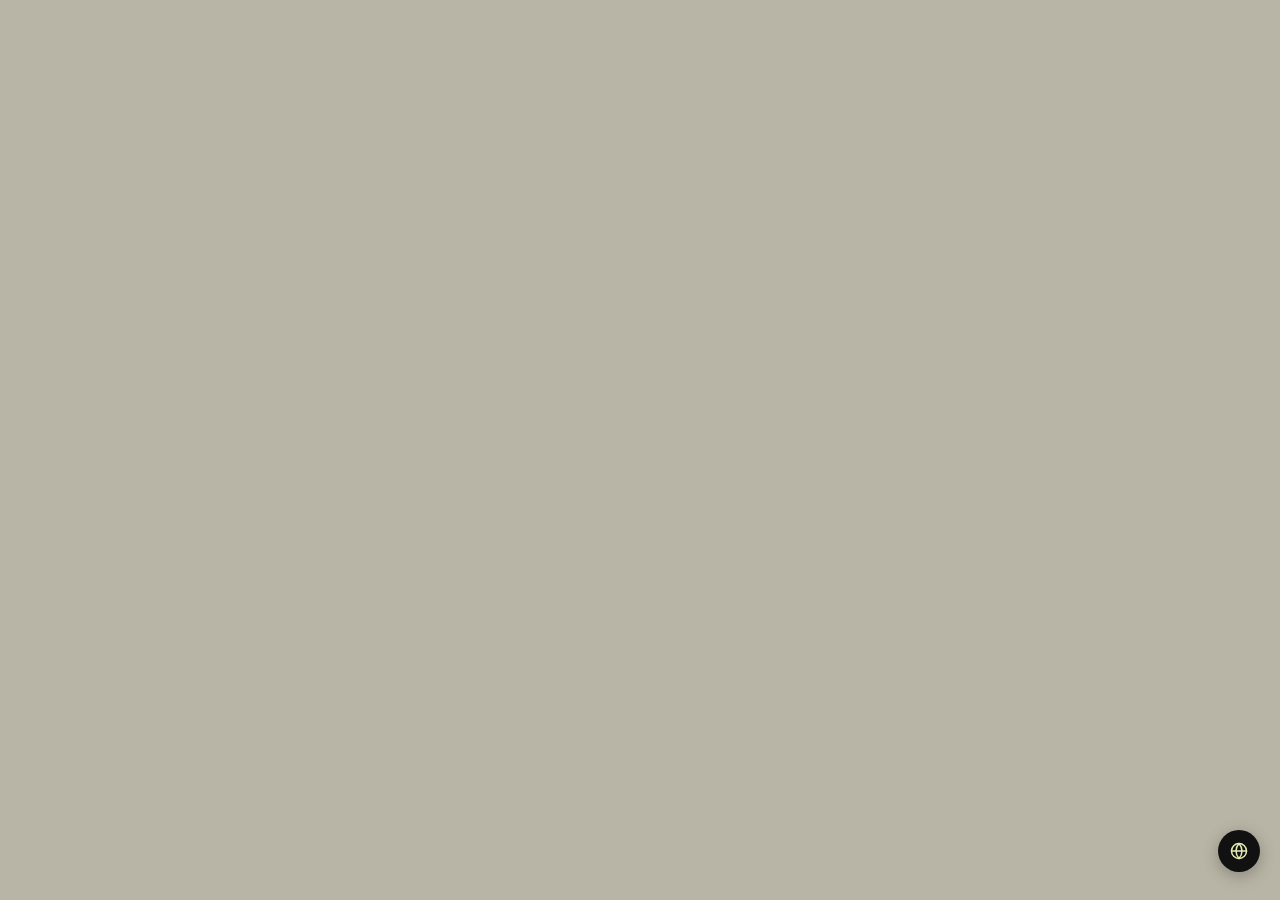
==== krga web-app/index.html @ d59cacb5 "fix: add null guards, aria-expanded, escape key, focus styles to index.html shell" ====
<!DOCTYPE html>
<html lang="en">
<head>
<meta charset="UTF-8">
<meta name="viewport" content="width=device-width, initial-scale=1, maximum-scale=1, user-scalable=no">
<meta name="theme-color" content="#111111">
<meta name="apple-mobile-web-app-capable" content="yes">
<meta name="apple-mobile-web-app-status-bar-style" content="black">
<title>krga — rent a battery</title>
<link href="https://fonts.googleapis.com/css2?family=Outfit:wght@400;500;600;700;800;900&display=swap" rel="stylesheet">
<script src="config.js"></script>
<script src="i18n.js"></script>
<style>
*{box-sizing:border-box;margin:0;padding:0;}
:root{
  --black:    #111111;
  --taupe:    #B8B5A6;
  --taupe-dk: #A5A296;
  --taupe-lt: #C8C5B8;
  --lime:     #E8EDB5;
  --muted:    #47453D;
  --white:    #ffffff;
  --radius:   20px;
  --radius-sm:12px;
}
html,body{
  font-family:'Outfit',sans-serif;
  background:var(--taupe);
  min-height:100vh;
  display:flex;
  justify-content:center;
  -webkit-font-smoothing:antialiased;
  overscroll-behavior:none;
}
.shell{
  width:100%;
  max-width:430px;
  min-height:100vh;
  background:var(--taupe);
  display:flex;
  flex-direction:column;
  position:relative;
  overflow-x:hidden;
}
.screen{display:none;flex-direction:column;min-height:100vh;animation:fadeUp .3s ease;}
.screen.active{display:flex;}
@keyframes fadeUp{from{opacity:0;transform:translateY(14px);}to{opacity:1;transform:translateY(0);}}

/* BUTTONS */
.btn{
  width:100%;height:58px;border-radius:16px;border:none;
  font-family:'Outfit',sans-serif;font-size:15px;font-weight:700;
  cursor:pointer;transition:opacity .15s,transform .1s;
  display:flex;align-items:center;justify-content:center;gap:8px;
  -webkit-tap-highlight-color:transparent;
}
.btn:active{transform:scale(.98);opacity:.85;}
.btn:focus-visible{outline:2px solid var(--lime);outline-offset:2px;}
.btn-black{background:var(--black);color:var(--lime);}
.btn-outline{
  background:transparent;color:var(--muted);
  border:1.5px solid var(--taupe-dk);height:50px;font-size:14px;font-weight:600;
}
.btn-ghost{
  background:transparent;border:none;
  color:var(--muted);font-size:13px;height:38px;
  font-family:'Outfit',sans-serif;cursor:pointer;
  -webkit-tap-highlight-color:transparent;
}

/* LANG GLOBE */
.lang-toggle{
  position:fixed;bottom:28px;right:20px;z-index:999;
  width:42px;height:42px;border-radius:50%;
  background:var(--black);border:none;
  display:flex;align-items:center;justify-content:center;
  cursor:pointer;box-shadow:0 4px 16px rgba(0,0,0,0.25);
  -webkit-tap-highlight-color:transparent;
  transition:transform .15s;
}
.lang-toggle:active{transform:scale(.93);}
.lang-toggle:focus-visible{outline:2px solid var(--lime);outline-offset:2px;}
.lang-popup{
  position:fixed;bottom:78px;right:20px;z-index:998;
  background:var(--black);border-radius:12px;
  padding:6px;display:none;flex-direction:column;gap:4px;
  box-shadow:0 8px 24px rgba(0,0,0,0.3);
}
.lang-popup.open{display:flex;}
.lang-opt{
  padding:9px 20px;border-radius:8px;font-size:13px;font-weight:700;
  color:rgba(255,255,255,0.55);background:transparent;border:none;
  font-family:'Outfit',sans-serif;cursor:pointer;text-align:left;
  transition:background .15s,color .15s;
}
.lang-opt.active{background:var(--lime);color:var(--black);}
.lang-opt:hover:not(.active){color:var(--white);}
</style>
</head>
<body>
<div class="shell">
  <!-- screens inserted in Tasks 4–7 -->
</div>

<!-- Language toggle -->
<button class="lang-toggle" id="langToggleBtn" onclick="toggleLangMenu()" aria-label="Change language" aria-expanded="false" aria-controls="langMenu">
  <svg width="18" height="18" viewBox="0 0 24 24" fill="none" stroke="#E8EDB5" stroke-width="2" stroke-linecap="round" stroke-linejoin="round">
    <circle cx="12" cy="12" r="10"/>
    <path d="M2 12h20M12 2a15.3 15.3 0 014 10 15.3 15.3 0 01-4 10 15.3 15.3 0 01-4-10 15.3 15.3 0 014-10z"/>
  </svg>
</button>
<div class="lang-popup" id="langMenu">
  <button class="lang-opt active" data-lang="en" onclick="setLang('en')">English</button>
  <button class="lang-opt" data-lang="es" onclick="setLang('es')">Español</button>
</div>

<script>
// ── i18n ──────────────────────────────────────────────
let currentLang = localStorage.getItem('krga_lang') || 'en';

function setLang(lang) {
  currentLang = lang;
  localStorage.setItem('krga_lang', lang);
  document.documentElement.lang = lang;

  const strings = KRGA_I18N[lang];
  if (!strings) {
    console.error(`[krga] Language '${lang}' not found in KRGA_I18N`);
    return;
  }
  document.querySelectorAll('[data-i18n]').forEach(el => {
    const key = el.dataset.i18n;
    if (strings[key] !== undefined) el.textContent = strings[key];
  });

  // update active state on lang buttons
  document.querySelectorAll('.lang-opt').forEach(btn => {
    btn.classList.toggle('active', btn.dataset.lang === lang);
  });

  closeLangMenu();
}

function toggleLangMenu() {
  const menu = document.getElementById('langMenu');
  const btn = document.getElementById('langToggleBtn');
  const isOpen = menu.classList.toggle('open');
  if (btn) btn.setAttribute('aria-expanded', isOpen ? 'true' : 'false');
}
function closeLangMenu() {
  document.getElementById('langMenu').classList.remove('open');
  const btn = document.getElementById('langToggleBtn');
  if (btn) btn.setAttribute('aria-expanded', 'false');
}

document.addEventListener('keydown', e => {
  if (e.key === 'Escape') closeLangMenu();
});

// close menu on outside tap
document.addEventListener('click', e => {
  if (!e.target.closest('.lang-toggle') && !e.target.closest('.lang-popup')) {
    closeLangMenu();
  }
});

// ── Screen navigation ─────────────────────────────────
function show(id) {
  document.querySelectorAll('.screen').forEach(s => s.classList.remove('active'));
  document.getElementById(id).classList.add('active');
  window.scrollTo(0, 0);
}

// ── Init ──────────────────────────────────────────────
document.addEventListener('DOMContentLoaded', () => {
  if (typeof KRGA_I18N === 'undefined') {
    console.error('[krga] i18n.js failed to load. Check script path.');
    return;
  }
  setLang(currentLang);
});
</script>
</body>
</html>
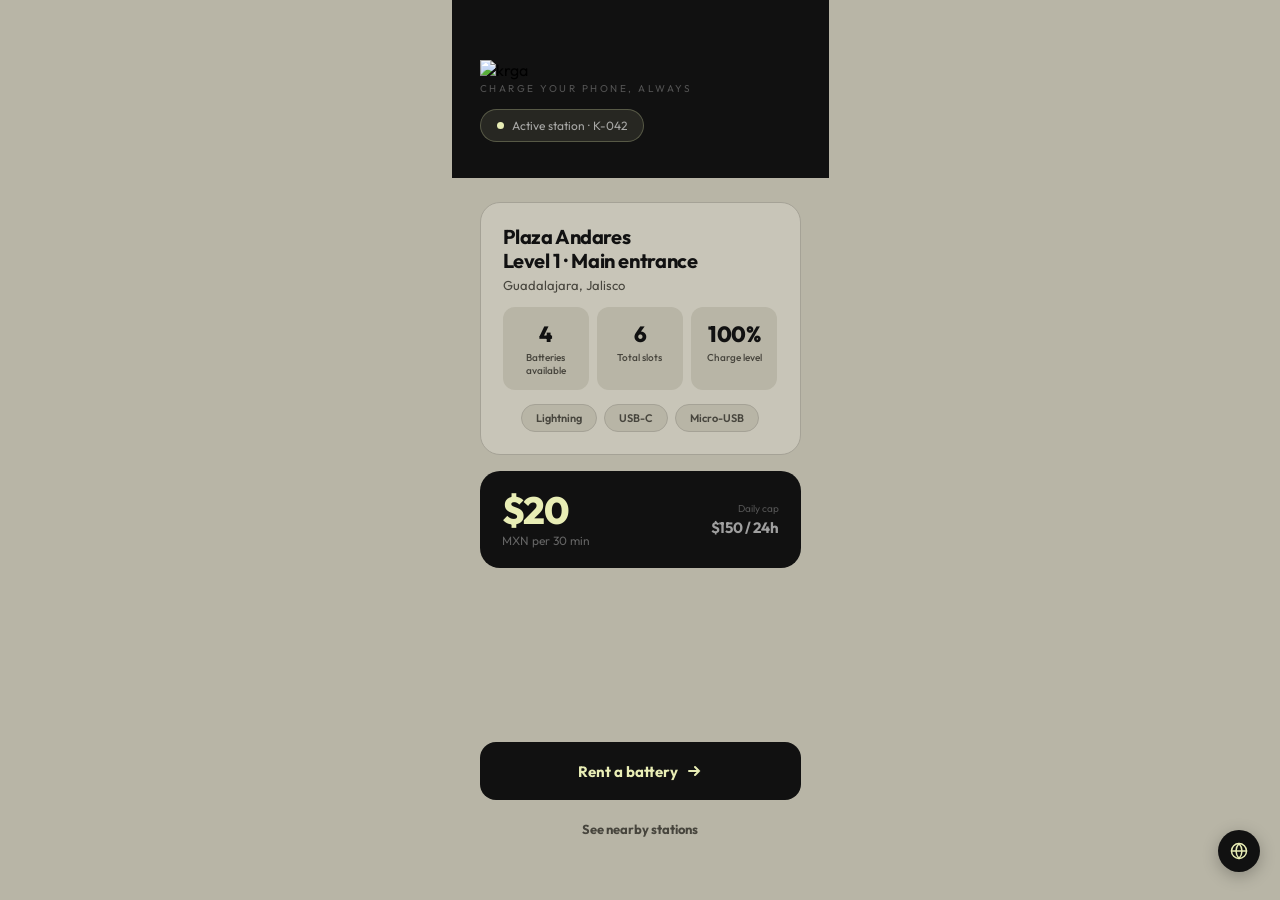
==== commit 05b43a06: "feat: add Screen 0 landing with logo, taupe/lime palette, i18n labels" ====
--- a/krga web-app/index.html
+++ b/krga web-app/index.html
@@ -95,11 +95,114 @@
 }
 .lang-opt.active{background:var(--lime);color:var(--black);}
 .lang-opt:hover:not(.active){color:var(--white);}
+
+/* ─── SCREEN 0: LANDING ─── */
+.s0-top{
+  background:var(--black);
+  padding:60px 28px 36px;
+  display:flex;flex-direction:column;gap:14px;
+}
+.logo-img{height:32px;object-fit:contain;}
+.logo-tag{font-size:10px;font-weight:400;color:rgba(255,255,255,0.28);letter-spacing:2.5px;text-transform:uppercase;margin-top:2px;}
+.station-chip{
+  display:inline-flex;align-items:center;gap:8px;
+  background:rgba(232,237,181,0.10);border:1px solid rgba(232,237,181,0.25);
+  border-radius:40px;padding:8px 16px;width:fit-content;
+}
+.chip-dot{width:7px;height:7px;border-radius:50%;background:var(--lime);flex-shrink:0;}
+.chip-text{font-size:12px;color:rgba(255,255,255,0.60);font-weight:400;}
+
+.s0-body{flex:1;padding:24px 28px 0;display:flex;flex-direction:column;gap:16px;}
+.station-hero{
+  background:var(--taupe-lt);border-radius:var(--radius);
+  padding:22px;display:flex;flex-direction:column;gap:14px;
+  border:1px solid var(--taupe-dk);
+}
+.sh-name{font-size:20px;font-weight:700;color:var(--black);line-height:1.2;letter-spacing:-0.4px;}
+.sh-addr{font-size:13px;color:var(--muted);margin-top:4px;}
+.sh-row{display:flex;gap:8px;}
+.sh-stat{flex:1;background:var(--taupe);border-radius:var(--radius-sm);padding:13px;text-align:center;}
+.sh-stat-n{font-size:22px;font-weight:800;color:var(--black);letter-spacing:-0.5px;}
+.sh-stat-l{font-size:10px;color:var(--muted);margin-top:3px;font-weight:500;}
+.cables{display:flex;gap:7px;justify-content:center;}
+.cable{
+  background:var(--taupe);border:1px solid var(--taupe-dk);
+  border-radius:20px;padding:6px 14px;font-size:11px;color:var(--muted);font-weight:600;
+}
+.price-strip{
+  background:var(--black);border-radius:var(--radius);
+  padding:20px 22px;display:flex;align-items:center;justify-content:space-between;
+}
+.ps-amount{font-size:38px;font-weight:800;color:var(--lime);letter-spacing:-1.5px;line-height:1;}
+.ps-unit{font-size:12px;color:rgba(255,255,255,0.35);margin-top:4px;font-weight:400;}
+.ps-right{text-align:right;}
+.ps-cap{font-size:10px;color:rgba(255,255,255,0.28);font-weight:400;}
+.ps-cap-val{font-size:15px;color:rgba(255,255,255,0.6);font-weight:700;margin-top:3px;letter-spacing:-0.3px;}
+.s0-foot{padding:20px 28px 52px;display:flex;flex-direction:column;gap:10px;}
 </style>
 </head>
 <body>
 <div class="shell">
-  <!-- screens inserted in Tasks 4–7 -->
+  <!-- ══ SCREEN 0 — Landing ══ -->
+  <div class="screen active" id="s0">
+    <div class="s0-top">
+      <div>
+        <img class="logo-img" src="assets/logo-color.png" alt="krga">
+        <div class="logo-tag" data-i18n="tagline">charge your phone, always</div>
+      </div>
+      <div class="station-chip">
+        <div class="chip-dot"></div>
+        <span class="chip-text"><span data-i18n="stationActive">Active station</span> · K-042</span>
+      </div>
+    </div>
+
+    <div class="s0-body">
+      <div class="station-hero">
+        <div>
+          <div class="sh-name">Plaza Andares<br>Level 1 · Main entrance</div>
+          <div class="sh-addr">Guadalajara, Jalisco</div>
+        </div>
+        <div class="sh-row">
+          <div class="sh-stat">
+            <div class="sh-stat-n">4</div>
+            <div class="sh-stat-l" data-i18n="batteriesAvailable">Batteries available</div>
+          </div>
+          <div class="sh-stat">
+            <div class="sh-stat-n">6</div>
+            <div class="sh-stat-l" data-i18n="totalSlots">Total slots</div>
+          </div>
+          <div class="sh-stat">
+            <div class="sh-stat-n">100%</div>
+            <div class="sh-stat-l" data-i18n="chargeLevel">Charge level</div>
+          </div>
+        </div>
+        <div class="cables">
+          <div class="cable">Lightning</div>
+          <div class="cable">USB-C</div>
+          <div class="cable">Micro-USB</div>
+        </div>
+      </div>
+
+      <div class="price-strip">
+        <div>
+          <div class="ps-amount">$20</div>
+          <div class="ps-unit" data-i18n="perBlock">MXN per 30 min</div>
+        </div>
+        <div class="ps-right">
+          <div class="ps-cap" data-i18n="dailyCap">Daily cap</div>
+          <div class="ps-cap-val">$150 / 24h</div>
+        </div>
+      </div>
+    </div>
+
+    <div class="s0-foot">
+      <button class="btn btn-black" onclick="show('s1')">
+        <span data-i18n="rentBattery">Rent a battery</span>
+        <svg width="16" height="16" viewBox="0 0 16 16" fill="none" stroke="currentColor" stroke-width="2" stroke-linecap="round"><path d="M3 8h10M9 4l4 4-4 4"/></svg>
+      </button>
+      <button class="btn btn-ghost" data-i18n="nearbyStations">See nearby stations</button>
+    </div>
+  </div>
 </div>
 
 <!-- Language toggle -->
@@ -144,11 +247,13 @@
 function toggleLangMenu() {
   const menu = document.getElementById('langMenu');
   const btn = document.getElementById('langToggleBtn');
+  if (!menu) return;
   const isOpen = menu.classList.toggle('open');
   if (btn) btn.setAttribute('aria-expanded', isOpen ? 'true' : 'false');
 }
 function closeLangMenu() {
-  document.getElementById('langMenu').classList.remove('open');
+  const menu = document.getElementById('langMenu');
+  if (menu) menu.classList.remove('open');
   const btn = document.getElementById('langToggleBtn');
   if (btn) btn.setAttribute('aria-expanded', 'false');
 }
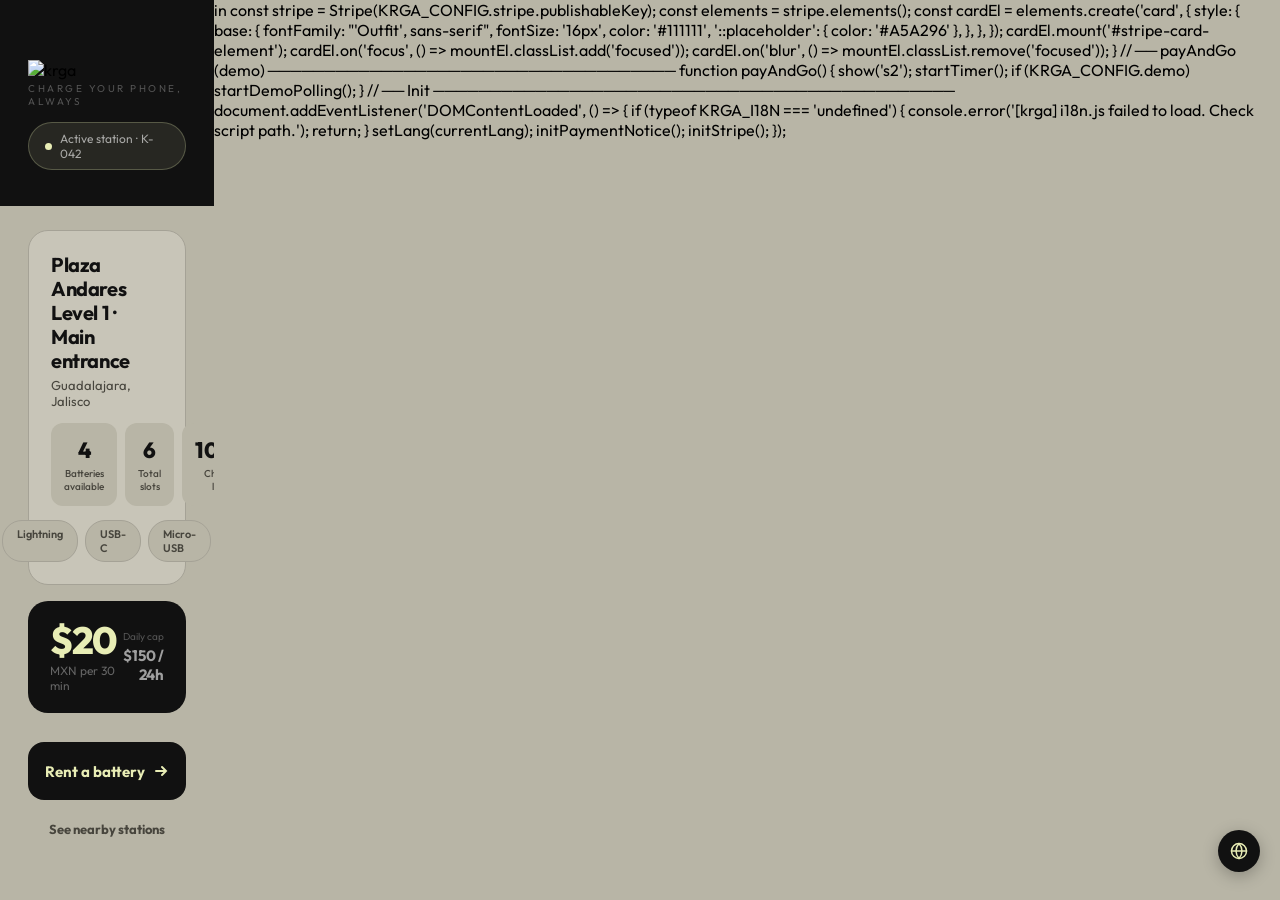
==== commit 481e0590: "feat: add Screen 1 payment with phone/email fields, Stripe mount, demo mode" ====
--- a/krga web-app/index.html
+++ b/krga web-app/index.html
@@ -139,6 +139,59 @@
 .ps-cap{font-size:10px;color:rgba(255,255,255,0.28);font-weight:400;}
 .ps-cap-val{font-size:15px;color:rgba(255,255,255,0.6);font-weight:700;margin-top:3px;letter-spacing:-0.3px;}
 .s0-foot{padding:20px 28px 52px;display:flex;flex-direction:column;gap:10px;}
+
+/* ─── SCREEN 1: PAYMENT ─── */
+.s1-top{
+  background:var(--black);padding:60px 28px 28px;
+  display:flex;align-items:center;gap:14px;
+}
+.back-btn{
+  width:40px;height:40px;border-radius:50%;
+  border:1px solid rgba(255,255,255,0.13);background:transparent;
+  display:flex;align-items:center;justify-content:center;
+  cursor:pointer;flex-shrink:0;-webkit-tap-highlight-color:transparent;
+}
+.s1-lbl{font-size:10px;color:rgba(255,255,255,0.28);text-transform:uppercase;letter-spacing:1.5px;}
+.s1-title{font-size:20px;font-weight:700;color:var(--taupe);letter-spacing:-0.4px;margin-top:3px;}
+.s1-body{flex:1;padding:24px 28px 0;display:flex;flex-direction:column;gap:18px;overflow-y:auto;}
+.field-label{font-size:10px;font-weight:700;color:var(--muted);text-transform:uppercase;letter-spacing:1.3px;margin-bottom:7px;}
+.field-input{
+  background:var(--taupe-lt);border:1.5px solid var(--taupe-dk);
+  border-radius:var(--radius-sm);padding:16px;
+  font-family:'Outfit',sans-serif;font-size:16px;color:var(--black);
+  outline:none;transition:border-color .2s;width:100%;
+}
+.field-input:focus{border-color:var(--black);}
+.field-input::placeholder{color:var(--taupe-dk);}
+.pay-section{display:flex;flex-direction:column;gap:10px;}
+.pay-native-row{display:flex;gap:10px;}
+.pay-native{
+  flex:1;height:56px;border-radius:var(--radius-sm);
+  border:1.5px solid var(--taupe-dk);background:var(--taupe-lt);
+  display:flex;align-items:center;justify-content:center;gap:8px;
+  cursor:pointer;font-family:'Outfit',sans-serif;font-size:14px;font-weight:700;
+  transition:opacity .15s;-webkit-tap-highlight-color:transparent;
+  color:var(--black);
+}
+.pay-native.apple{background:var(--black);color:var(--lime);border-color:var(--black);}
+.pay-native:active{opacity:.75;}
+.or-div{
+  display:flex;align-items:center;gap:12px;
+  font-size:12px;color:var(--muted);font-weight:600;
+}
+.or-div::before,.or-div::after{content:'';flex:1;height:1px;background:var(--taupe-dk);}
+#stripe-card-element{
+  background:var(--taupe-lt);border:1.5px solid var(--taupe-dk);
+  border-radius:var(--radius-sm);padding:16px;
+  transition:border-color .2s;
+}
+#stripe-card-element.focused{border-color:var(--black);}
+.preauth{
+  background:var(--taupe-lt);border-radius:var(--radius-sm);
+  padding:14px 16px;font-size:12px;color:var(--muted);line-height:1.7;
+  border:1px solid var(--taupe-dk);text-align:center;
+}
+.s1-foot{padding:16px 28px 52px;}
 </style>
 </head>
 <body>
@@ -203,6 +256,64 @@
       <button class="btn btn-ghost" data-i18n="nearbyStations">See nearby stations</button>
     </div>
   </div>
+
+  <!-- ══ SCREEN 1 — Payment ══ -->
+  <div class="screen" id="s1">
+    <div class="s1-top">
+      <button class="back-btn" onclick="show('s0')">
+        <svg width="16" height="16" viewBox="0 0 16 16" fill="none" stroke="rgba(255,255,255,0.6)" stroke-width="2" stroke-linecap="round"><path d="M10 3L5 8l5 5"/></svg>
+      </button>
+      <div>
+        <div class="s1-lbl" data-i18n="confirmRent">Confirm your rental</div>
+        <div class="s1-title" data-i18n="paymentMethod">Payment method</div>
+      </div>
+    </div>
+
+    <div class="s1-body">
+      <div>
+        <div class="field-label" data-i18n="yourPhone">Your phone number</div>
+        <input class="field-input" type="tel" inputmode="tel" autocomplete="tel" placeholder="+52 33 1234 5678">
+      </div>
+      <div>
+        <div class="field-label" data-i18n="yourEmail">Your email</div>
+        <input class="field-input" id="emailInput" type="email" inputmode="email" autocomplete="email" placeholder="name@email.com">
+      </div>
+
+      <div class="pay-section">
+        <div class="field-label" data-i18n="quickPay">Quick pay</div>
+        <div class="pay-native-row">
+          <button class="pay-native apple" onclick="payAndGo()">
+            <svg width="17" height="17" viewBox="0 0 24 24" fill="currentColor">
+              <path d="M17.05 20.28c-.98.95-2.05.8-3.08.35-1.09-.46-2.09-.48-3.24 0-1.44.62-2.2.44-3.06-.35C2.79 15.25 3.51 7.7 9.05 7.4c1.35.07 2.29.74 3.08.8 1.18-.24 2.31-.93 3.57-.84 1.51.12 2.65.72 3.4 1.8-3.12 1.87-2.38 5.98.48 7.13-.57 1.39-1.32 2.76-2.53 3.99zM12.03 7.25c-.15-2.23 1.66-4.07 3.74-4.25.29 2.58-2.34 4.5-3.74 4.25z"/>
+            </svg>
+            Apple Pay
+          </button>
+          <button class="pay-native" onclick="payAndGo()">
+            <svg width="17" height="17" viewBox="0 0 24 24">
+              <path fill="#4285F4" d="M22.56 12.25c0-.78-.07-1.53-.2-2.25H12v4.26h5.92c-.26 1.37-1.04 2.53-2.21 3.31v2.77h3.57c2.08-1.92 3.28-4.74 3.28-8.09z"/>
+              <path fill="#34A853" d="M12 23c2.97 0 5.46-.98 7.28-2.66l-3.57-2.77c-.98.66-2.23 1.06-3.71 1.06-2.86 0-5.29-1.93-6.16-4.53H2.18v2.84C3.99 20.53 7.7 23 12 23z"/>
+              <path fill="#FBBC05" d="M5.84 14.09c-.22-.66-.35-1.36-.35-2.09s.13-1.43.35-2.09V7.07H2.18C1.43 8.55 1 10.22 1 12s.43 3.45 1.18 4.93l3.66-2.84z"/>
+              <path fill="#EA4335" d="M12 5.38c1.62 0 3.06.56 4.21 1.64l3.15-3.15C17.45 2.09 14.97 1 12 1 7.7 1 3.99 3.47 2.18 7.07l3.66 2.84c.87-2.6 3.3-4.53 6.16-4.53z"/>
+            </svg>
+            Google Pay
+          </button>
+        </div>
+      </div>
+
+      <div class="or-div"><span data-i18n="orCard">or pay with card</span></div>
+
+      <!-- Stripe Elements mounts here. In demo mode this is replaced by a placeholder. -->
+      <div id="stripe-card-element"></div>
+
+      <div class="preauth" id="paymentNotice"></div>
+    </div>
+
+    <div class="s1-foot">
+      <button class="btn btn-black" onclick="payAndGo()">
+        <span data-i18n="confirmUnlock">Confirm and unlock battery</span>
+      </button>
+    </div>
+  </div>
 </div>
 
 <!-- Language toggle -->
@@ -276,6 +387,51 @@
   window.scrollTo(0, 0);
 }
 
+// ── Payment notice (from config) ──────────────────────
+function initPaymentNotice() {
+  const el = document.getElementById('paymentNotice');
+  if (el) el.innerHTML = KRGA_CONFIG.ui.paymentNotice;
+}
+
+// ── Stripe / demo card element ─────────────────────────
+function initStripe() {
+  const mountEl = document.getElementById('stripe-card-element');
+  if (!mountEl) return;
+
+  if (KRGA_CONFIG.demo) {
+    mountEl.innerHTML = `
+      <div style="font-size:13px;color:var(--muted);text-align:center;padding:4px 0;font-weight:600;">
+        💳 Stripe card form loads here (demo mode)
+      </div>`;
+    return;
+  }
+
+  // Production: initialize Stripe Elements
+  // Requires: <script src="https://js.stripe.com/v3/"></script> in <head>
+  const stripe = Stripe(KRGA_CONFIG.stripe.publishableKey);
+  const elements = stripe.elements();
+  const cardEl = elements.create('card', {
+    style: {
+      base: {
+        fontFamily: "'Outfit', sans-serif",
+        fontSize: '16px',
+        color: '#111111',
+        '::placeholder': { color: '#A5A296' },
+      },
+    },
+  });
+  cardEl.mount('#stripe-card-element');
+  cardEl.on('focus', () => mountEl.classList.add('focused'));
+  cardEl.on('blur', () => mountEl.classList.remove('focused'));
+}
+
+// ── payAndGo (demo) ────────────────────────────────────
+function payAndGo() {
+  show('s2');
+  startTimer();
+  if (KRGA_CONFIG.demo) startDemoPolling();
+}
+
 // ── Init ──────────────────────────────────────────────
 document.addEventListener('DOMContentLoaded', () => {
   if (typeof KRGA_I18N === 'undefined') {
@@ -283,6 +439,8 @@
     return;
   }
   setLang(currentLang);
+  initPaymentNotice();
+  initStripe();
 });
 </script>
 </body>
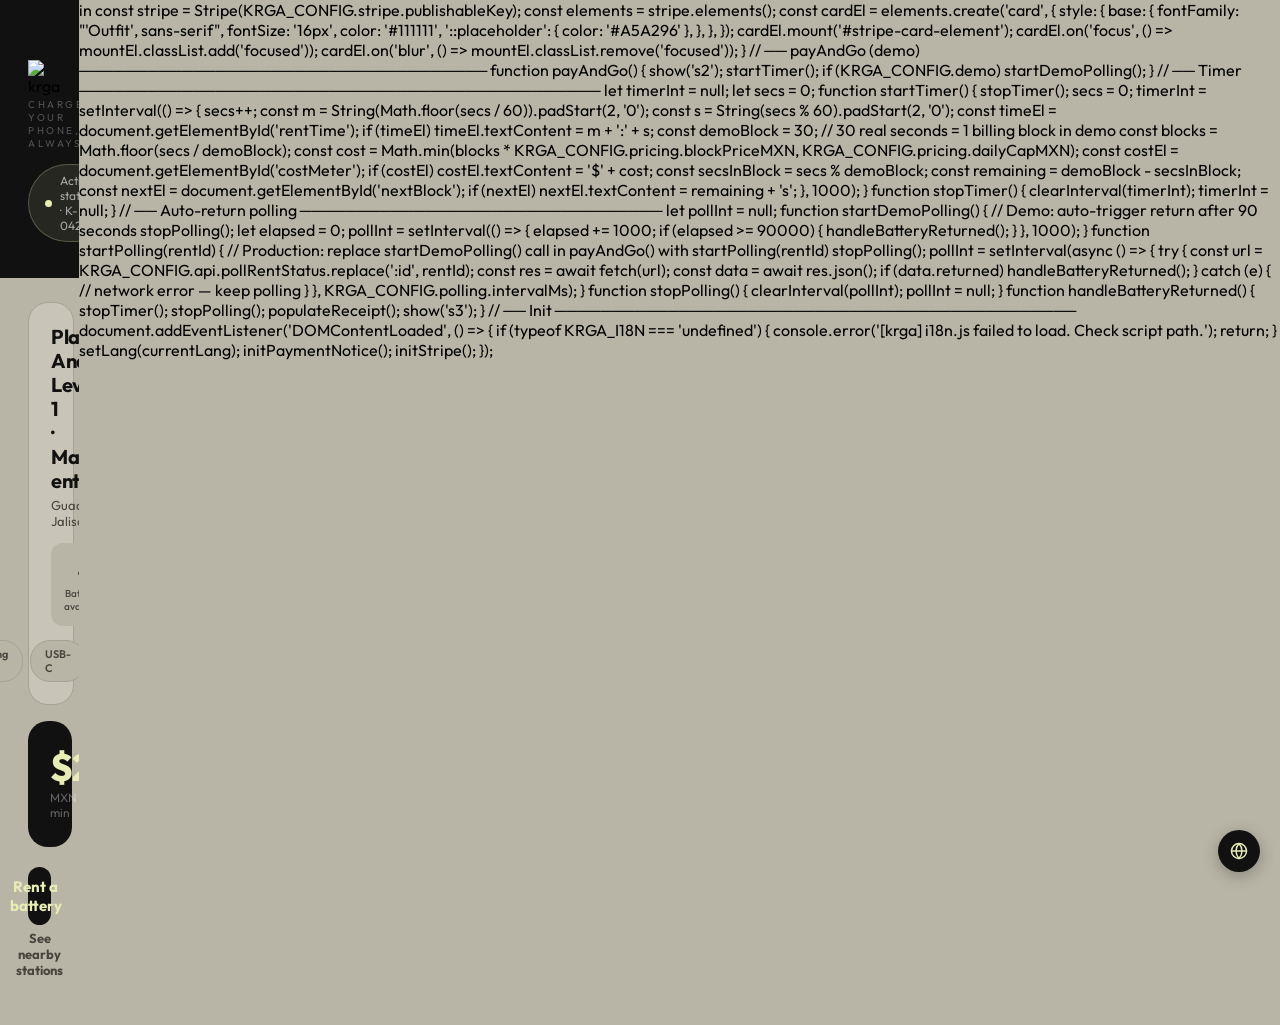
==== commit 10f39e96: "feat: add Screen 2 active rental with timer and auto-return polling Implements active rental screen " ====
--- a/krga web-app/index.html
+++ b/krga web-app/index.html
@@ -10,6 +10,7 @@
 <link href="https://fonts.googleapis.com/css2?family=Outfit:wght@400;500;600;700;800;900&display=swap" rel="stylesheet">
 <script src="config.js"></script>
 <script src="i18n.js"></script>
+<script src="https://js.stripe.com/v3/"></script>
 <style>
 *{box-sizing:border-box;margin:0;padding:0;}
 :root{
@@ -191,7 +192,38 @@
   padding:14px 16px;font-size:12px;color:var(--muted);line-height:1.7;
   border:1px solid var(--taupe-dk);text-align:center;
 }
+.preauth strong{color:var(--black);}
 .s1-foot{padding:16px 28px 52px;}
+
+/* ─── SCREEN 2: ACTIVE RENTAL ─── */
+.s2-top{
+  background:var(--black);padding:60px 28px 30px;
+  display:flex;flex-direction:column;gap:5px;
+}
+.s2-lbl{font-size:10px;color:rgba(255,255,255,0.28);text-transform:uppercase;letter-spacing:1.5px;}
+.s2-title{font-size:26px;font-weight:800;color:var(--taupe);letter-spacing:-0.5px;}
+.s2-body{flex:1;padding:22px 28px 0;display:flex;flex-direction:column;gap:14px;}
+.active-card{
+  background:var(--black);border-radius:var(--radius);
+  padding:22px;display:flex;flex-direction:column;gap:18px;
+}
+.ac-header{display:flex;align-items:center;justify-content:space-between;}
+.ac-badge{
+  background:rgba(232,237,181,0.12);border:1px solid rgba(232,237,181,0.30);
+  border-radius:20px;padding:5px 13px;font-size:11px;color:var(--lime);font-weight:700;
+}
+.ac-time{font-size:14px;color:rgba(255,255,255,0.26);font-weight:400;font-variant-numeric:tabular-nums;letter-spacing:0.5px;}
+.meters{display:flex;gap:8px;}
+.meter{flex:1;background:rgba(255,255,255,0.05);border-radius:10px;padding:13px;text-align:center;}
+.meter-val{font-size:20px;font-weight:800;color:var(--lime);font-variant-numeric:tabular-nums;letter-spacing:-0.5px;}
+.meter-lbl{font-size:10px;color:rgba(255,255,255,0.26);margin-top:3px;font-weight:400;}
+.return-info{
+  background:var(--taupe-lt);border-radius:var(--radius);
+  border:1px solid var(--taupe-dk);padding:18px 20px;
+}
+.ri-title{font-size:13px;font-weight:700;color:var(--black);margin-bottom:8px;}
+.ri-body{font-size:13px;color:var(--muted);line-height:1.65;}
+.s2-foot{padding:16px 28px 52px;}
 </style>
 </head>
 <body>
@@ -314,6 +346,46 @@
       </button>
     </div>
   </div>
+
+  <!-- ══ SCREEN 2 — Active Rental ══ -->
+  <div class="screen" id="s2">
+    <div class="s2-top">
+      <div class="s2-lbl" data-i18n="activeRental">Active rental</div>
+      <div class="s2-title" data-i18n="pickUpBattery">Pick up your battery!</div>
+    </div>
+
+    <div class="s2-body">
+      <div class="active-card">
+        <div class="ac-header">
+          <div class="ac-badge" data-i18n="unlocked">Unlocked</div>
+          <div class="ac-time" id="rentTime">00:00</div>
+        </div>
+        <div class="meters">
+          <div class="meter">
+            <div class="meter-val" id="costMeter">$0</div>
+            <div class="meter-lbl" data-i18n="currentCost">Current cost</div>
+          </div>
+          <div class="meter">
+            <div class="meter-val">$150</div>
+            <div class="meter-lbl" data-i18n="dailyCapLabel">Daily cap</div>
+          </div>
+          <div class="meter">
+            <div class="meter-val" id="nextBlock">30m</div>
+            <div class="meter-lbl" data-i18n="nextCharge">Next charge</div>
+          </div>
+        </div>
+      </div>
+
+      <div class="return-info">
+        <div class="ri-title" data-i18n="returnTitle">How to return the battery?</div>
+        <div class="ri-body" data-i18n="returnBody">Go to any active KRGA station, scan the QR and insert the battery into any free slot. Charge stops instantly.</div>
+      </div>
+    </div>
+
+    <div class="s2-foot">
+      <!-- No return button — auto-detected by backend polling -->
+    </div>
+  </div>
 </div>
 
 <!-- Language toggle -->
@@ -432,6 +504,80 @@
   if (KRGA_CONFIG.demo) startDemoPolling();
 }
 
+// ── Timer ──────────────────────────────────────────────
+let timerInt = null;
+let secs = 0;
+
+function startTimer() {
+  stopTimer();
+  secs = 0;
+  timerInt = setInterval(() => {
+    secs++;
+    const m = String(Math.floor(secs / 60)).padStart(2, '0');
+    const s = String(secs % 60).padStart(2, '0');
+    const timeEl = document.getElementById('rentTime');
+    if (timeEl) timeEl.textContent = m + ':' + s;
+
+    const demoBlock = 30; // 30 real seconds = 1 billing block in demo
+    const blocks = Math.floor(secs / demoBlock);
+    const cost = Math.min(blocks * KRGA_CONFIG.pricing.blockPriceMXN, KRGA_CONFIG.pricing.dailyCapMXN);
+    const costEl = document.getElementById('costMeter');
+    if (costEl) costEl.textContent = '$' + cost;
+
+    const secsInBlock = secs % demoBlock;
+    const remaining = demoBlock - secsInBlock;
+    const nextEl = document.getElementById('nextBlock');
+    if (nextEl) nextEl.textContent = remaining + 's';
+  }, 1000);
+}
+
+function stopTimer() {
+  clearInterval(timerInt);
+  timerInt = null;
+}
+
+// ── Auto-return polling ────────────────────────────────
+let pollInt = null;
+
+function startDemoPolling() {
+  // Demo: auto-trigger return after 90 seconds
+  stopPolling();
+  let elapsed = 0;
+  pollInt = setInterval(() => {
+    elapsed += 1000;
+    if (elapsed >= 90000) {
+      handleBatteryReturned();
+    }
+  }, 1000);
+}
+
+function startPolling(rentId) {
+  // Production: replace startDemoPolling() call in payAndGo() with startPolling(rentId)
+  stopPolling();
+  pollInt = setInterval(async () => {
+    try {
+      const url = KRGA_CONFIG.api.pollRentStatus.replace(':id', rentId);
+      const res = await fetch(url);
+      const data = await res.json();
+      if (data.returned) handleBatteryReturned();
+    } catch (e) {
+      // network error — keep polling
+    }
+  }, KRGA_CONFIG.polling.intervalMs);
+}
+
+function stopPolling() {
+  clearInterval(pollInt);
+  pollInt = null;
+}
+
+function handleBatteryReturned() {
+  stopTimer();
+  stopPolling();
+  populateReceipt();
+  show('s3');
+}
+
 // ── Init ──────────────────────────────────────────────
 document.addEventListener('DOMContentLoaded', () => {
   if (typeof KRGA_I18N === 'undefined') {
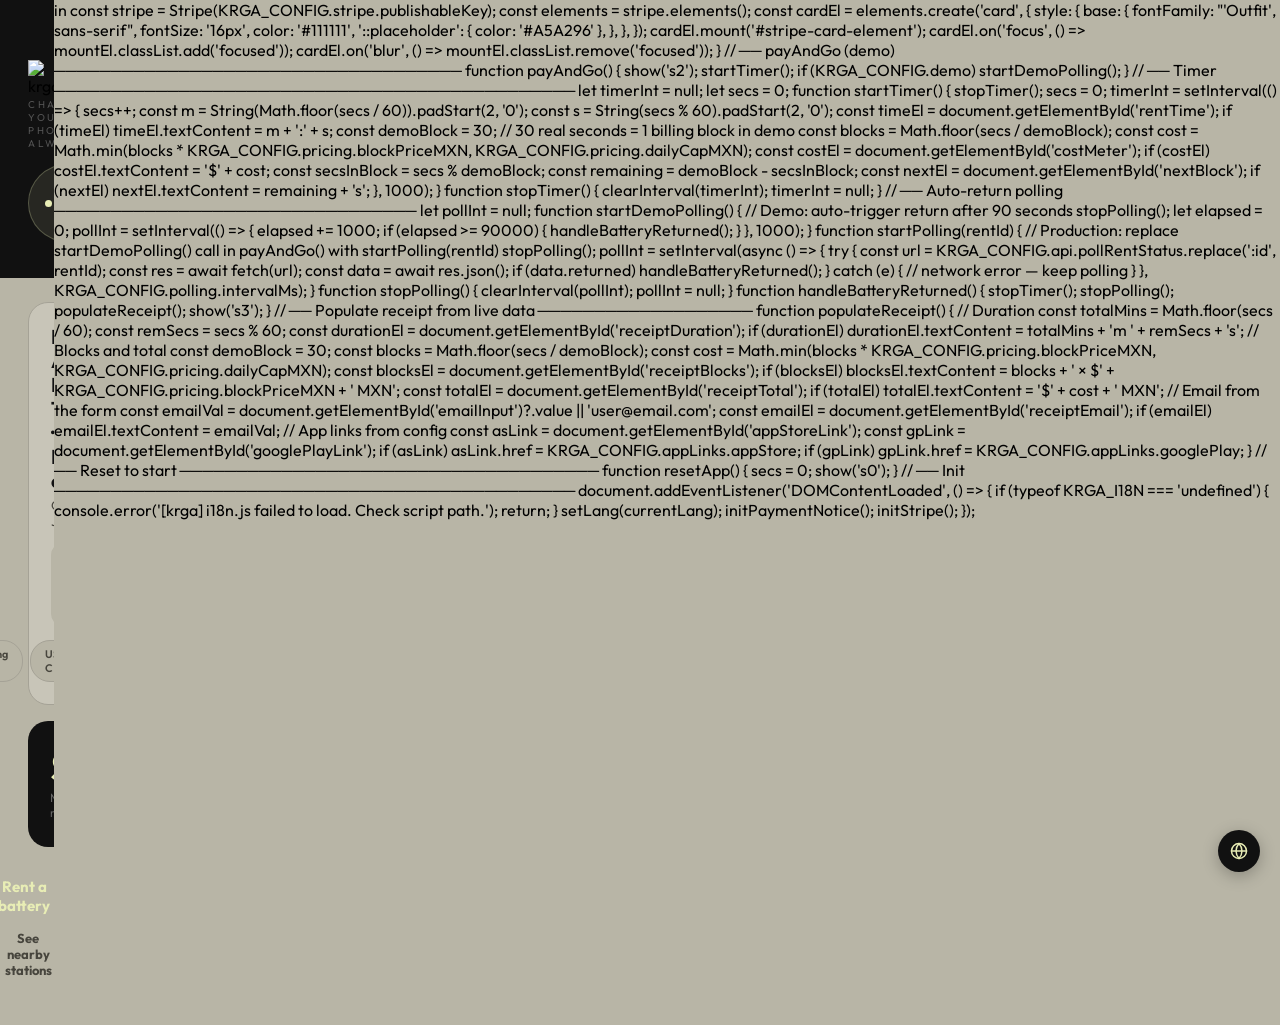
==== commit bd5e14cf: "feat: add Screen 3 receipt with auto-populated order summary and app download upsell" ====
--- a/krga web-app/index.html
+++ b/krga web-app/index.html
@@ -224,6 +224,57 @@
 .ri-title{font-size:13px;font-weight:700;color:var(--black);margin-bottom:8px;}
 .ri-body{font-size:13px;color:var(--muted);line-height:1.65;}
 .s2-foot{padding:16px 28px 52px;}
+
+/* ─── SCREEN 3: RECEIPT ─── */
+.s3-top{
+  background:var(--black);padding:60px 28px 38px;
+  display:flex;flex-direction:column;align-items:center;gap:12px;
+}
+.check-circle{
+  width:68px;height:68px;border-radius:50%;
+  background:rgba(232,237,181,0.11);border:1.5px solid rgba(232,237,181,0.32);
+  display:flex;align-items:center;justify-content:center;margin-bottom:4px;
+}
+.s3-h{font-size:24px;font-weight:800;color:var(--taupe);letter-spacing:-0.5px;text-align:center;}
+.s3-sub{font-size:13px;color:rgba(255,255,255,0.36);text-align:center;line-height:1.65;font-weight:400;}
+.s3-sub span{color:rgba(255,255,255,0.65);}
+.s3-body{flex:1;padding:22px 28px 0;display:flex;flex-direction:column;gap:12px;}
+.receipt-card{
+  background:var(--taupe-lt);border-radius:var(--radius);
+  border:1px solid var(--taupe-dk);overflow:hidden;
+}
+.rc-header{
+  background:var(--taupe);padding:13px 18px;
+  font-size:10px;font-weight:700;color:var(--muted);
+  text-transform:uppercase;letter-spacing:1.3px;
+}
+.rc-row{
+  display:flex;justify-content:space-between;align-items:center;
+  padding:14px 18px;border-bottom:1px solid var(--taupe);
+}
+.rc-row:last-child{border-bottom:none;}
+.rc-row.total{background:var(--taupe);}
+.rc-l{font-size:13px;color:var(--muted);}
+.rc-r{font-size:13px;font-weight:700;color:var(--black);}
+.rc-r.ok{color:#2d7a4f;}
+.rc-r.big{font-size:20px;letter-spacing:-0.5px;}
+.upsell{
+  background:var(--black);border-radius:var(--radius);
+  padding:20px;display:flex;flex-direction:column;gap:10px;
+}
+.upsell-title{font-size:14px;font-weight:800;color:var(--lime);letter-spacing:-0.2px;}
+.upsell-sub{font-size:12px;color:rgba(255,255,255,0.40);line-height:1.5;}
+.upsell-links{display:flex;gap:8px;}
+.upsell-btn{
+  flex:1;padding:10px;border-radius:10px;
+  background:rgba(255,255,255,0.07);border:1px solid rgba(255,255,255,0.12);
+  font-family:'Outfit',sans-serif;font-size:12px;font-weight:700;
+  color:rgba(255,255,255,0.65);text-align:center;cursor:pointer;
+  text-decoration:none;display:block;
+  transition:background .15s;
+}
+.upsell-btn:active{background:rgba(255,255,255,0.13);}
+.s3-foot{padding:16px 28px 52px;display:flex;flex-direction:column;gap:10px;}
 </style>
 </head>
 <body>
@@ -386,6 +437,64 @@
       <!-- No return button — auto-detected by backend polling -->
     </div>
   </div>
+
+  <!-- ══ SCREEN 3 — Receipt ══ -->
+  <div class="screen" id="s3">
+    <div class="s3-top">
+      <div class="check-circle">
+        <svg width="30" height="30" viewBox="0 0 30 30" fill="none" stroke="#E8EDB5" stroke-width="2.5" stroke-linecap="round" stroke-linejoin="round">
+          <path d="M6 15l7 7 11-13"/>
+        </svg>
+      </div>
+      <div class="s3-h" data-i18n="batteryReturned">Battery returned</div>
+      <div class="s3-sub">
+        <span data-i18n="receiptSent">Your receipt was sent to</span><br>
+        <span id="receiptEmail">user@email.com</span>
+      </div>
+    </div>
+
+    <div class="s3-body">
+      <div class="receipt-card">
+        <div class="rc-header" data-i18n="rentalSummary">Rental summary</div>
+        <div class="rc-row">
+          <div class="rc-l" data-i18n="station">Station</div>
+          <div class="rc-r">Andares · K-042</div>
+        </div>
+        <div class="rc-row">
+          <div class="rc-l" data-i18n="duration">Duration</div>
+          <div class="rc-r" id="receiptDuration">—</div>
+        </div>
+        <div class="rc-row">
+          <div class="rc-l" data-i18n="blocks">Blocks</div>
+          <div class="rc-r" id="receiptBlocks">—</div>
+        </div>
+        <div class="rc-row">
+          <div class="rc-l" data-i18n="deposit">Deposit</div>
+          <div class="rc-r ok" data-i18n="depositReleased">$800 MXN released ✓</div>
+        </div>
+        <div class="rc-row total">
+          <div class="rc-l" style="font-weight:700;color:var(--black);" data-i18n="totalCharged">Total charged</div>
+          <div class="rc-r big" id="receiptTotal">—</div>
+        </div>
+      </div>
+
+      <div class="upsell">
+        <div class="upsell-title" data-i18n="upsellTitle">Next time, one tap.</div>
+        <div class="upsell-sub" data-i18n="upsellBody">Download the app and create your account to rent instantly.</div>
+        <div class="upsell-links">
+          <a class="upsell-btn" id="appStoreLink" href="#" target="_blank">App Store</a>
+          <a class="upsell-btn" id="googlePlayLink" href="#" target="_blank">Google Play</a>
+        </div>
+      </div>
+    </div>
+
+    <div class="s3-foot">
+      <button class="btn btn-black" onclick="resetApp()">
+        <span data-i18n="done">Done</span>
+      </button>
+      <button class="btn btn-outline" data-i18n="downloadReceipt">Download receipt as PDF</button>
+    </div>
+  </div>
 </div>
 
 <!-- Language toggle -->
@@ -578,6 +687,41 @@
   show('s3');
 }
 
+// ── Populate receipt from live data ───────────────────
+function populateReceipt() {
+  // Duration
+  const totalMins = Math.floor(secs / 60);
+  const remSecs = secs % 60;
+  const durationEl = document.getElementById('receiptDuration');
+  if (durationEl) durationEl.textContent = totalMins + 'm ' + remSecs + 's';
+
+  // Blocks and total
+  const demoBlock = 30;
+  const blocks = Math.floor(secs / demoBlock);
+  const cost = Math.min(blocks * KRGA_CONFIG.pricing.blockPriceMXN, KRGA_CONFIG.pricing.dailyCapMXN);
+  const blocksEl = document.getElementById('receiptBlocks');
+  if (blocksEl) blocksEl.textContent = blocks + ' × $' + KRGA_CONFIG.pricing.blockPriceMXN + ' MXN';
+  const totalEl = document.getElementById('receiptTotal');
+  if (totalEl) totalEl.textContent = '$' + cost + ' MXN';
+
+  // Email from the form
+  const emailVal = document.getElementById('emailInput')?.value || 'user@email.com';
+  const emailEl = document.getElementById('receiptEmail');
+  if (emailEl) emailEl.textContent = emailVal;
+
+  // App links from config
+  const asLink = document.getElementById('appStoreLink');
+  const gpLink = document.getElementById('googlePlayLink');
+  if (asLink) asLink.href = KRGA_CONFIG.appLinks.appStore;
+  if (gpLink) gpLink.href = KRGA_CONFIG.appLinks.googlePlay;
+}
+
+// ── Reset to start ─────────────────────────────────────
+function resetApp() {
+  secs = 0;
+  show('s0');
+}
+
 // ── Init ──────────────────────────────────────────────
 document.addEventListener('DOMContentLoaded', () => {
   if (typeof KRGA_I18N === 'undefined') {
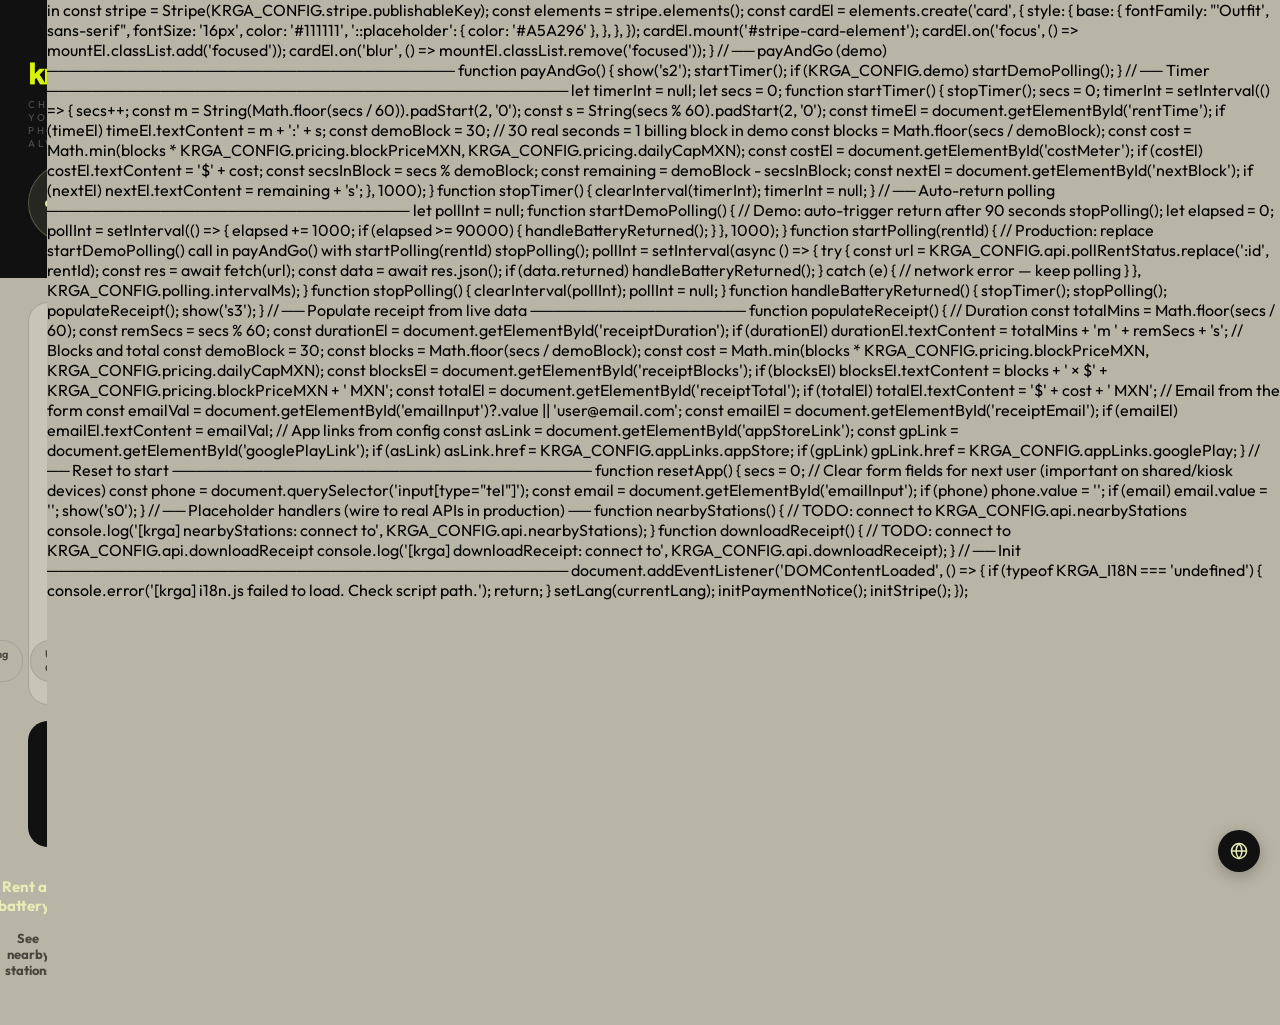
==== commit 38c3dcb7: "fix: asset path, XSS guard, placeholder handlers, input reset, README i18n note Co-Authored-By: Clau" ====
--- a/krga web-app/index.html
+++ b/krga web-app/index.html
@@ -283,7 +283,7 @@
   <div class="screen active" id="s0">
     <div class="s0-top">
       <div>
-        <img class="logo-img" src="assets/logo-color.png" alt="krga">
+        <img class="logo-img" src="../assets/logo-color.png" alt="krga">
         <div class="logo-tag" data-i18n="tagline">charge your phone, always</div>
       </div>
       <div class="station-chip">
@@ -336,7 +336,7 @@
         <span data-i18n="rentBattery">Rent a battery</span>
         <svg width="16" height="16" viewBox="0 0 16 16" fill="none" stroke="currentColor" stroke-width="2" stroke-linecap="round"><path d="M3 8h10M9 4l4 4-4 4"/></svg>
       </button>
-      <button class="btn btn-ghost" data-i18n="nearbyStations">See nearby stations</button>
+      <button class="btn btn-ghost" onclick="nearbyStations()" data-i18n="nearbyStations">See nearby stations</button>
     </div>
   </div>
 
@@ -492,7 +492,7 @@
       <button class="btn btn-black" onclick="resetApp()">
         <span data-i18n="done">Done</span>
       </button>
-      <button class="btn btn-outline" data-i18n="downloadReceipt">Download receipt as PDF</button>
+      <button class="btn btn-outline" onclick="downloadReceipt()" data-i18n="downloadReceipt">Download receipt as PDF</button>
     </div>
   </div>
 </div>
@@ -571,7 +571,7 @@
 // ── Payment notice (from config) ──────────────────────
 function initPaymentNotice() {
   const el = document.getElementById('paymentNotice');
-  if (el) el.innerHTML = KRGA_CONFIG.ui.paymentNotice;
+  if (el) el.textContent = KRGA_CONFIG.ui.paymentNotice;
 }
 
 // ── Stripe / demo card element ─────────────────────────
@@ -719,7 +719,23 @@
 // ── Reset to start ─────────────────────────────────────
 function resetApp() {
   secs = 0;
+  // Clear form fields for next user (important on shared/kiosk devices)
+  const phone = document.querySelector('input[type="tel"]');
+  const email = document.getElementById('emailInput');
+  if (phone) phone.value = '';
+  if (email) email.value = '';
   show('s0');
+}
+
+// ── Placeholder handlers (wire to real APIs in production) ──
+function nearbyStations() {
+  // TODO: connect to KRGA_CONFIG.api.nearbyStations
+  console.log('[krga] nearbyStations: connect to', KRGA_CONFIG.api.nearbyStations);
+}
+
+function downloadReceipt() {
+  // TODO: connect to KRGA_CONFIG.api.downloadReceipt
+  console.log('[krga] downloadReceipt: connect to', KRGA_CONFIG.api.downloadReceipt);
 }
 
 // ── Init ──────────────────────────────────────────────
